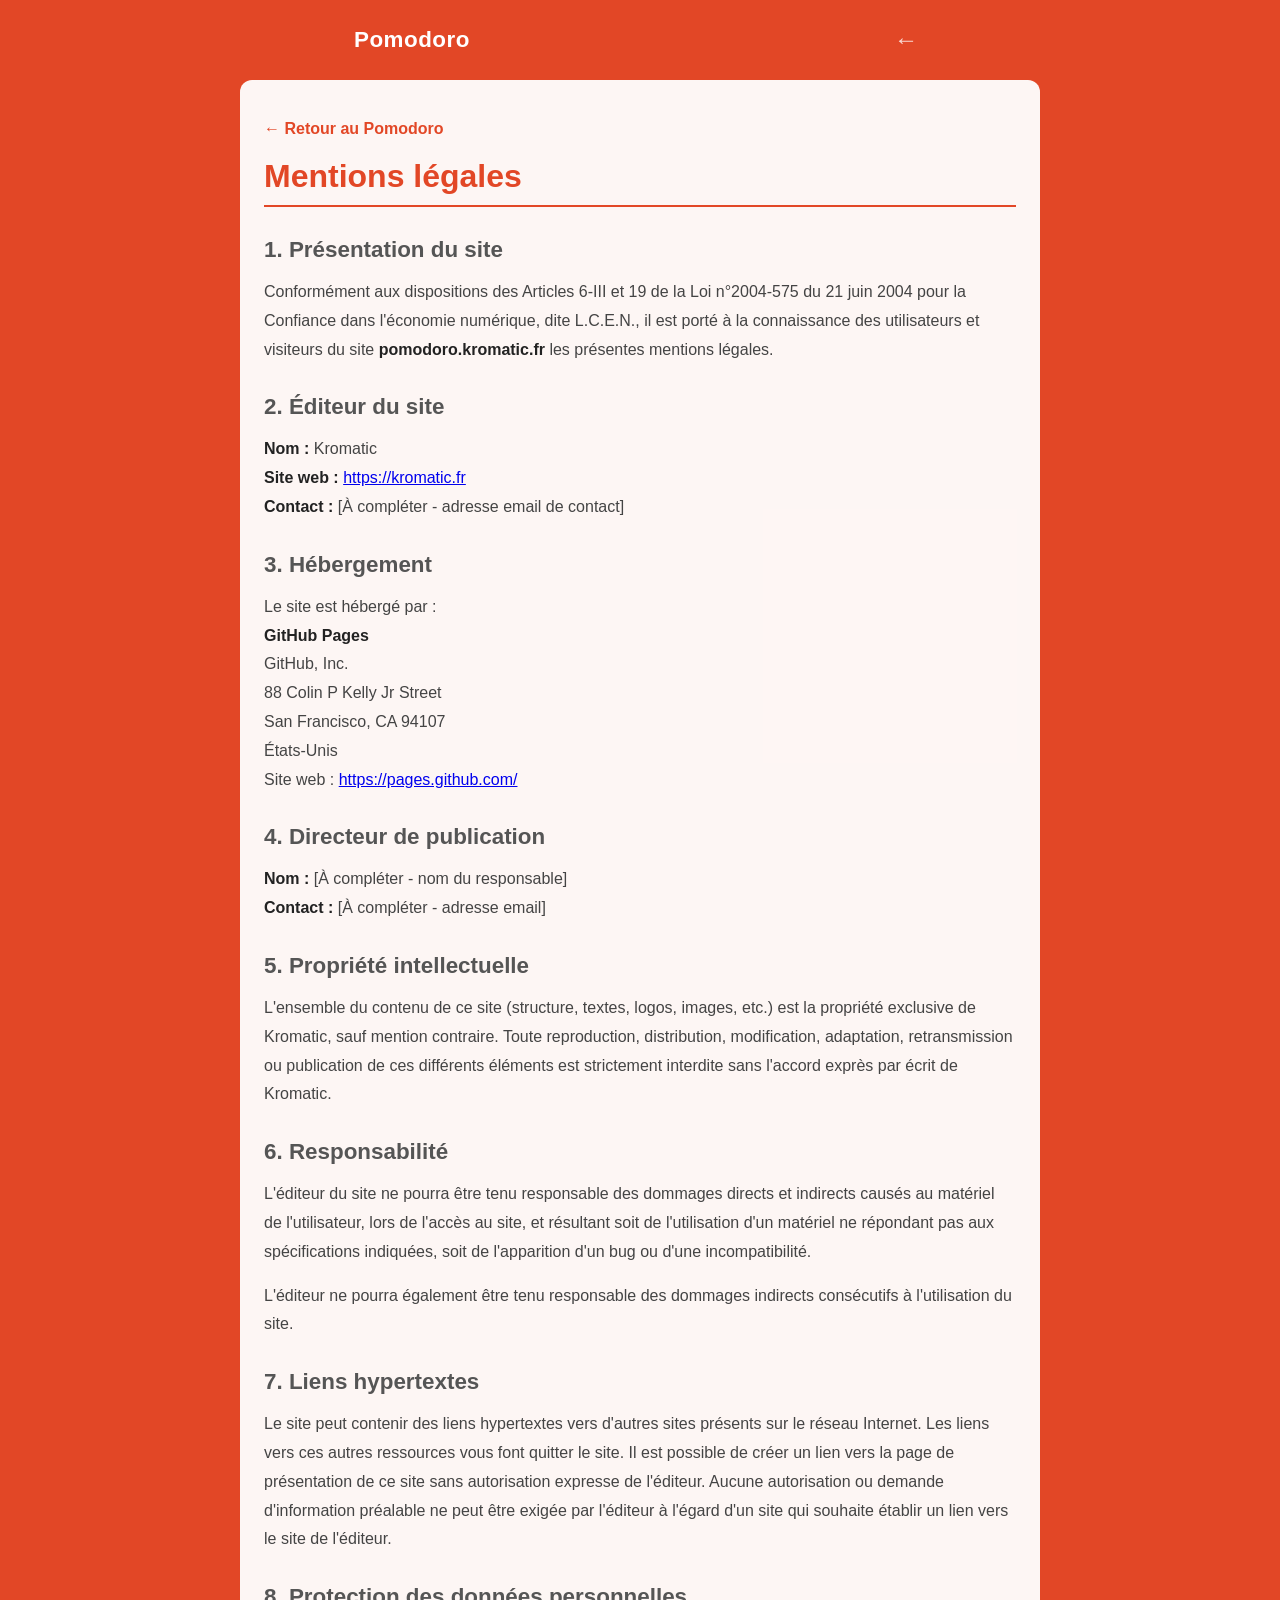
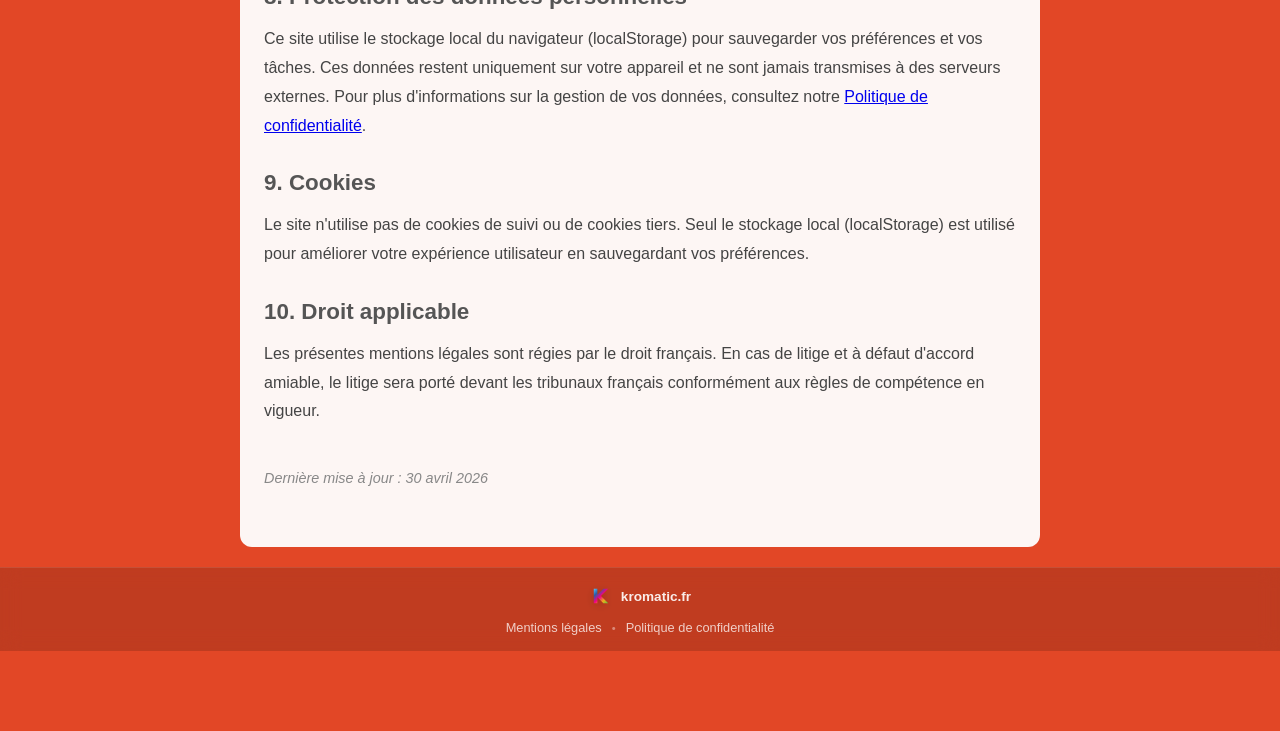
==== mentions-legales.html @ 5d45ee92 "Add sticky footer with kromatic.fr link, K logo, and legal pages Agent-Logs-Url: https://github.com/" ====
<!DOCTYPE html>
<html lang="fr">
<head>
  <meta charset="UTF-8" />
  <meta name="viewport" content="width=device-width, initial-scale=1.0" />
  <title>Mentions légales - Pomodoro</title>
  <link rel="stylesheet" href="style.css" />
  <style>
    body {
      background-color: var(--color-pomodoro);
      padding-bottom: 80px;
    }
    
    .legal-page {
      max-width: 800px;
      margin: 0 auto;
      padding: 40px 24px;
      background: rgba(255, 255, 255, 0.95);
      border-radius: 12px;
      margin-top: 20px;
      margin-bottom: 20px;
      color: #333;
    }
    
    .legal-page h1 {
      font-size: 2rem;
      margin-bottom: 30px;
      color: var(--color-pomodoro);
      border-bottom: 2px solid var(--color-pomodoro);
      padding-bottom: 10px;
    }
    
    .legal-page h2 {
      font-size: 1.4rem;
      margin-top: 30px;
      margin-bottom: 15px;
      color: #555;
    }
    
    .legal-page h3 {
      font-size: 1.1rem;
      margin-top: 20px;
      margin-bottom: 10px;
      color: #666;
    }
    
    .legal-page p {
      line-height: 1.8;
      margin-bottom: 15px;
      color: #444;
    }
    
    .legal-page strong {
      color: #222;
    }
    
    .back-link {
      display: inline-block;
      margin-bottom: 20px;
      color: var(--color-pomodoro);
      text-decoration: none;
      font-weight: 600;
      transition: opacity 0.3s ease;
    }
    
    .back-link:hover {
      opacity: 0.7;
    }
  </style>
</head>
<body class="mode-pomodoro">
  <header class="header">
    <div class="logo">Pomodoro</div>
    <a href="index.html" class="btn-settings" style="text-decoration: none;" aria-label="Retour" title="Retour">←</a>
  </header>

  <main class="legal-page">
    <a href="index.html" class="back-link">← Retour au Pomodoro</a>
    
    <h1>Mentions légales</h1>
    
    <h2>1. Présentation du site</h2>
    <p>
      Conformément aux dispositions des Articles 6-III et 19 de la Loi n°2004-575 du 21 juin 2004 pour la Confiance dans l'économie numérique, dite L.C.E.N., il est porté à la connaissance des utilisateurs et visiteurs du site <strong>pomodoro.kromatic.fr</strong> les présentes mentions légales.
    </p>
    
    <h2>2. Éditeur du site</h2>
    <p>
      <strong>Nom :</strong> Kromatic<br />
      <strong>Site web :</strong> <a href="https://kromatic.fr" target="_blank" rel="noopener noreferrer">https://kromatic.fr</a><br />
      <strong>Contact :</strong> [À compléter - adresse email de contact]
    </p>
    
    <h2>3. Hébergement</h2>
    <p>
      Le site est hébergé par :<br />
      <strong>GitHub Pages</strong><br />
      GitHub, Inc.<br />
      88 Colin P Kelly Jr Street<br />
      San Francisco, CA 94107<br />
      États-Unis<br />
      Site web : <a href="https://pages.github.com/" target="_blank" rel="noopener noreferrer">https://pages.github.com/</a>
    </p>
    
    <h2>4. Directeur de publication</h2>
    <p>
      <strong>Nom :</strong> [À compléter - nom du responsable]<br />
      <strong>Contact :</strong> [À compléter - adresse email]
    </p>
    
    <h2>5. Propriété intellectuelle</h2>
    <p>
      L'ensemble du contenu de ce site (structure, textes, logos, images, etc.) est la propriété exclusive de Kromatic, sauf mention contraire. Toute reproduction, distribution, modification, adaptation, retransmission ou publication de ces différents éléments est strictement interdite sans l'accord exprès par écrit de Kromatic.
    </p>
    
    <h2>6. Responsabilité</h2>
    <p>
      L'éditeur du site ne pourra être tenu responsable des dommages directs et indirects causés au matériel de l'utilisateur, lors de l'accès au site, et résultant soit de l'utilisation d'un matériel ne répondant pas aux spécifications indiquées, soit de l'apparition d'un bug ou d'une incompatibilité.
    </p>
    <p>
      L'éditeur ne pourra également être tenu responsable des dommages indirects consécutifs à l'utilisation du site.
    </p>
    
    <h2>7. Liens hypertextes</h2>
    <p>
      Le site peut contenir des liens hypertextes vers d'autres sites présents sur le réseau Internet. Les liens vers ces autres ressources vous font quitter le site. Il est possible de créer un lien vers la page de présentation de ce site sans autorisation expresse de l'éditeur. Aucune autorisation ou demande d'information préalable ne peut être exigée par l'éditeur à l'égard d'un site qui souhaite établir un lien vers le site de l'éditeur.
    </p>
    
    <h2>8. Protection des données personnelles</h2>
    <p>
      Ce site utilise le stockage local du navigateur (localStorage) pour sauvegarder vos préférences et vos tâches. Ces données restent uniquement sur votre appareil et ne sont jamais transmises à des serveurs externes. Pour plus d'informations sur la gestion de vos données, consultez notre <a href="politique-confidentialite.html">Politique de confidentialité</a>.
    </p>
    
    <h2>9. Cookies</h2>
    <p>
      Le site n'utilise pas de cookies de suivi ou de cookies tiers. Seul le stockage local (localStorage) est utilisé pour améliorer votre expérience utilisateur en sauvegardant vos préférences.
    </p>
    
    <h2>10. Droit applicable</h2>
    <p>
      Les présentes mentions légales sont régies par le droit français. En cas de litige et à défaut d'accord amiable, le litige sera porté devant les tribunaux français conformément aux règles de compétence en vigueur.
    </p>
    
    <p style="margin-top: 40px; font-size: 0.9rem; color: #888;">
      <em>Dernière mise à jour : 30 avril 2026</em>
    </p>
  </main>

  <!-- Footer -->
  <footer class="footer">
    <div class="footer-content">
      <a href="https://kromatic.fr" target="_blank" rel="noopener noreferrer" class="footer-logo-link">
        <img src="k-logo.svg" alt="Kromatic" class="footer-logo" />
        <span>kromatic.fr</span>
      </a>
      <div class="footer-links">
        <a href="mentions-legales.html">Mentions légales</a>
        <span class="footer-separator">•</span>
        <a href="politique-confidentialite.html">Politique de confidentialité</a>
      </div>
    </div>
  </footer>
</body>
</html>
---- style.css ----
/* ── Reset & base ─────────────────────────────────────────────────── */
*, *::before, *::after {
  box-sizing: border-box;
  margin: 0;
  padding: 0;
}

:root {
  --color-pomodoro: #e24726;
  --color-short:    #30823e;
  --color-long:     #295ea7;
  --color-bg:       #f1aa1a;
  --color-card:     rgba(255,255,255,.15);
  --color-text:     #fff;
  --radius:         8px;
  --transition:     .35s ease;

  /* Kromatic colors */
  --color-cyan:       #55c4f9;
  --color-blue:       #295ea7;
  --color-pink:       #f20085;
  --color-purple:     #9a115d;
  --color-red:        #e24726;
  --color-yellow:     #f1aa1a;
  --color-green:      #56c740;
  --color-dark-green: #30823e;

}

html {
  font-family: 'Segoe UI', Arial, sans-serif;
  font-size: 16px;
}

body {
  min-height: 100vh;
  background-color: var(--color-bg);
  color: var(--color-text);
  transition: background-color var(--transition);
  display: flex;
  flex-direction: column;
  align-items: center;
}

/* ── Mode colours ─────────────────────────────────────────────────── */
body.mode-pomodoro { --color-bg: var(--color-pomodoro); }
body.mode-short    { --color-bg: var(--color-short); }
body.mode-long     { --color-bg: var(--color-long); }

/* ── Header ───────────────────────────────────────────────────────── */
.header {
  width: 100%;
  max-width: 620px;
  padding: 20px 24px 0;
  display: flex;
  align-items: center;
  justify-content: space-between;
}

.logo {
  font-size: 1.4rem;
  font-weight: 700;
  letter-spacing: .5px;
}

.btn-settings {
  background: transparent;
  border: none;
  color: rgba(255,255,255,.8);
  font-size: 1.5rem;
  cursor: pointer;
  padding: 8px;
  border-radius: 50%;
  line-height: 1;
  transition: background var(--transition), color var(--transition), transform 0.3s ease;
}

.btn-settings:hover {
  background: rgba(255,255,255,.2);
  color: #fff;
  transform: rotate(45deg);
}

/* ── Main container ───────────────────────────────────────────────── */
.container {
  width: 100%;
  max-width: 620px;
  padding: 24px 16px 40px;
  display: flex;
  flex-direction: column;
  gap: 20px;
}

/* ── Timer card ───────────────────────────────────────────────────── */
.timer-card {
  background: var(--color-card);
  border-radius: var(--radius);
  padding: 28px 20px 36px;
  display: flex;
  flex-direction: column;
  align-items: center;
  gap: 24px;
}

/* ── Mode tabs ────────────────────────────────────────────────────── */
.mode-tabs {
  display: flex;
  gap: 4px;
}

.tab {
  background: transparent;
  border: none;
  color: rgba(255,255,255,.75);
  font-size: .9rem;
  font-weight: 600;
  padding: 6px 14px;
  border-radius: var(--radius);
  cursor: pointer;
  transition: background var(--transition), color var(--transition);
}

.tab:hover,
.tab.active {
  background: rgba(255,255,255,.25);
  color: #fff;
}

/* ── Timer display ────────────────────────────────────────────────── */
.timer-display {
  font-size: 7rem;
  font-weight: 700;
  line-height: 1;
  letter-spacing: -2px;
  user-select: none;
}

@media (max-width: 480px) {
  .timer-display { font-size: 5.5rem; }
}

/* ── Controls ─────────────────────────────────────────────────────── */
.controls {
  display: flex;
  align-items: center;
  gap: 16px;
}

.btn-start {
  background: #fff;
  color: var(--color-bg);
  border: none;
  border-radius: var(--radius);
  font-size: 1.2rem;
  font-weight: 700;
  padding: 16px 56px;
  letter-spacing: 3px;
  cursor: pointer;
  box-shadow: 0 6px 0 rgba(0,0,0,.2);
  transition: transform .1s, box-shadow .1s, color var(--transition);
}

.btn-start:active {
  transform: translateY(3px);
  box-shadow: 0 3px 0 rgba(0,0,0,.2);
}

.btn-reset {
  background: transparent;
  border: none;
  color: rgba(255,255,255,.8);
  font-size: 1.6rem;
  cursor: pointer;
  padding: 8px;
  border-radius: 50%;
  line-height: 1;
  transition: background var(--transition), color var(--transition);
}

.btn-reset:hover {
  background: rgba(255,255,255,.2);
  color: #fff;
}

/* ── Session info ─────────────────────────────────────────────────── */
.session-info {
  text-align: center;
  font-size: .9rem;
  opacity: .85;
  border-top: 1px solid rgba(255,255,255,.3);
  padding-top: 14px;
}

.session-count {
  font-weight: 700;
  margin-left: 6px;
}

/* ── Tasks section ────────────────────────────────────────────────── */
.tasks-section {
  background: rgba(0,0,0,.1);
  border-radius: var(--radius);
  padding: 20px;
  display: flex;
  flex-direction: column;
  gap: 12px;
}

.tasks-title {
  font-size: 1rem;
  font-weight: 700;
  opacity: .85;
  text-transform: uppercase;
  letter-spacing: 1px;
  border-bottom: 1px solid rgba(255,255,255,.25);
  padding-bottom: 8px;
}

/* ── Task list ────────────────────────────────────────────────────── */
.task-list {
  list-style: none;
  display: flex;
  flex-direction: column;
  gap: 8px;
}

.task-item {
  display: flex;
  align-items: center;
  gap: 10px;
  background: rgba(255,255,255,.15);
  border-radius: var(--radius);
  padding: 10px 12px;
  font-size: .95rem;
  animation: slideIn .2s ease;
}

@keyframes slideIn {
  from { opacity: 0; transform: translateY(-6px); }
  to   { opacity: 1; transform: translateY(0); }
}

.task-item.done .task-text {
  text-decoration: line-through;
  opacity: .55;
}

.task-checkbox {
  width: 18px;
  height: 18px;
  flex-shrink: 0;
  accent-color: #fff;
  cursor: pointer;
}

.task-text {
  flex: 1;
  word-break: break-word;
}

.task-delete {
  background: transparent;
  border: none;
  color: rgba(255,255,255,.6);
  font-size: 1.1rem;
  cursor: pointer;
  padding: 2px 6px;
  border-radius: 4px;
  line-height: 1;
  flex-shrink: 0;
  transition: background .2s, color .2s;
}

.task-delete:hover {
  background: rgba(255,255,255,.2);
  color: #fff;
}

/* ── Task form ────────────────────────────────────────────────────── */
.task-form {
  display: flex;
  gap: 8px;
}

.task-input {
  flex: 1;
  background: rgba(255,255,255,.2);
  border: none;
  border-radius: var(--radius);
  color: #fff;
  font-size: .95rem;
  padding: 10px 14px;
  outline: none;
  transition: background .2s;
}

.task-input::placeholder { color: rgba(255,255,255,.6); }

.task-input:focus { background: rgba(255,255,255,.3); }

.btn-add-task {
  background: rgba(255,255,255,.25);
  border: none;
  border-radius: var(--radius);
  color: #fff;
  font-size: .9rem;
  font-weight: 600;
  padding: 10px 18px;
  cursor: pointer;
  white-space: nowrap;
  transition: background .2s;
}

.btn-add-task:hover { background: rgba(255,255,255,.35); }

/* ── Notification banner ──────────────────────────────────────────── */
.notification-banner {
  position: fixed;
  bottom: 24px;
  left: 50%;
  transform: translateX(-50%);
  background: rgba(0,0,0,.75);
  color: #fff;
  padding: 12px 28px;
  border-radius: 40px;
  font-size: .95rem;
  font-weight: 600;
  letter-spacing: .3px;
  backdrop-filter: blur(6px);
  animation: fadeUp .3s ease;
  z-index: 999;
}

.notification-banner[hidden] { display: none; }

@keyframes fadeUp {
  from { opacity: 0; transform: translateX(-50%) translateY(12px); }
  to   { opacity: 1; transform: translateX(-50%) translateY(0); }
}

/* ── Settings Modal ───────────────────────────────────────────────── */
.modal-overlay {
  position: fixed;
  top: 0;
  left: 0;
  width: 100%;
  height: 100%;
  background: rgba(0,0,0,.5);
  display: flex;
  align-items: center;
  justify-content: center;
  z-index: 1000;
  animation: fadeIn .3s ease;
  padding: 20px;
}

.modal-overlay[hidden] { display: none; }

@keyframes fadeIn {
  from { opacity: 0; }
  to   { opacity: 1; }
}

.modal-content {
  background: #fff;
  border-radius: 12px;
  width: 100%;
  max-width: 540px;
  max-height: 90vh;
  overflow-y: auto;
  box-shadow: 0 20px 60px rgba(0,0,0,.3);
  animation: slideDown .3s ease;
}

@keyframes slideDown {
  from { opacity: 0; transform: translateY(-20px); }
  to   { opacity: 1; transform: translateY(0); }
}

.modal-header {
  display: flex;
  align-items: center;
  justify-content: space-between;
  padding: 24px 28px;
  border-bottom: 2px solid #f0f0f0;
}

.modal-title {
  font-size: 1.3rem;
  font-weight: 700;
  letter-spacing: 2px;
  color: #555;
}

.btn-close-modal {
  background: transparent;
  border: none;
  color: #999;
  font-size: 1.8rem;
  cursor: pointer;
  padding: 4px;
  line-height: 1;
  transition: color .2s;
}

.btn-close-modal:hover {
  color: #333;
}

.modal-body {
  padding: 16px 28px 28px;
}

/* ── Settings sections ────────────────────────────────────────────── */
.settings-section {
  padding: 20px 0;
  border-bottom: 2px solid #f0f0f0;
}

.settings-section:last-child {
  border-bottom: none;
}

.section-title {
  font-size: .85rem;
  font-weight: 700;
  letter-spacing: 1.5px;
  color: #999;
  margin-bottom: 20px;
  display: flex;
  align-items: center;
  gap: 8px;
}

.section-icon {
  font-size: 1rem;
}

/* ── Setting rows ─────────────────────────────────────────────────── */
.setting-row {
  display: flex;
  align-items: center;
  justify-content: space-between;
  padding: 14px 0;
}

.setting-group {
  padding: 14px 0;
}

.setting-label {
  font-size: .95rem;
  font-weight: 500;
  color: #333;
  display: flex;
  align-items: center;
  gap: 6px;
}

.info-icon {
  font-size: .8rem;
  cursor: help;
  opacity: .5;
}

/* ── Time inputs ──────────────────────────────────────────────────── */
.time-inputs {
  display: flex;
  gap: 12px;
  margin-top: 12px;
}

.time-input-group {
  flex: 1;
  display: flex;
  flex-direction: column;
  gap: 6px;
}

.time-sublabel {
  font-size: .8rem;
  color: #666;
  font-weight: 500;
}

.time-input {
  width: 100%;
  background: #f0f0f0;
  border: 2px solid transparent;
  border-radius: 6px;
  padding: 10px;
  font-size: 1rem;
  font-weight: 600;
  text-align: center;
  color: #333;
  transition: background .2s, border .2s;
}

.time-input:focus {
  outline: none;
  background: #e8e8e8;
  border-color: var(--color-pomodoro);
}

/* ── Toggle switch ────────────────────────────────────────────────── */
.toggle-switch {
  position: relative;
  display: inline-block;
  width: 52px;
  height: 28px;
  cursor: pointer;
}

.toggle-switch input {
  opacity: 0;
  width: 0;
  height: 0;
}

.toggle-slider {
  position: absolute;
  top: 0;
  left: 0;
  right: 0;
  bottom: 0;
  background-color: #ccc;
  border-radius: 28px;
  transition: .3s;
}

.toggle-slider:before {
  position: absolute;
  content: "";
  height: 22px;
  width: 22px;
  left: 3px;
  bottom: 3px;
  background-color: white;
  border-radius: 50%;
  transition: .3s;
}

.toggle-switch input:checked + .toggle-slider {
  background-color: #56c740;
}

.toggle-switch input:checked + .toggle-slider:before {
  transform: translateX(24px);
}

/* ── Interval input ───────────────────────────────────────────────── */
.interval-input {
  width: 70px;
  background: #f0f0f0;
  border: 2px solid transparent;
  border-radius: 6px;
  padding: 8px 12px;
  font-size: 1rem;
  font-weight: 600;
  text-align: center;
  color: #333;
  transition: background .2s, border .2s;
}

.interval-input:focus {
  outline: none;
  background: #e8e8e8;
  border-color: var(--color-pomodoro);
}

/* ── Sound select ─────────────────────────────────────────────────── */
.sound-select {
  background: #f0f0f0;
  border: 2px solid transparent;
  border-radius: 6px;
  padding: 8px 12px;
  font-size: .95rem;
  color: #333;
  cursor: pointer;
  min-width: 150px;
  transition: background .2s, border .2s;
}

.sound-select:focus {
  outline: none;
  background: #e8e8e8;
  border-color: var(--color-pomodoro);
}

/* ── Volume control ───────────────────────────────────────────────── */
.volume-control {
  display: flex;
  align-items: center;
  gap: 12px;
  margin-top: 10px;
}

.volume-value {
  font-size: .9rem;
  font-weight: 600;
  color: #666;
  min-width: 30px;
}

.volume-slider {
  flex: 1;
  -webkit-appearance: none;
  appearance: none;
  height: 6px;
  background: #ddd;
  border-radius: 3px;
  outline: none;
}

.volume-slider::-webkit-slider-thumb {
  -webkit-appearance: none;
  appearance: none;
  width: 20px;
  height: 20px;
  background: #fff;
  border: 2px solid #999;
  border-radius: 50%;
  cursor: pointer;
  transition: background .2s, border .2s;
}

.volume-slider::-moz-range-thumb {
  width: 20px;
  height: 20px;
  background: #fff;
  border: 2px solid #999;
  border-radius: 50%;
  cursor: pointer;
  transition: background .2s, border .2s;
}

.volume-slider::-webkit-slider-thumb:hover {
  background: #f5f5f5;
  border-color: #666;
}

.volume-slider::-moz-range-thumb:hover {
  background: #f5f5f5;
  border-color: #666;
}

/* ── Responsive adjustments ───────────────────────────────────────── */
@media (max-width: 480px) {
  .modal-content {
    max-width: 100%;
    border-radius: 12px 12px 0 0;
    max-height: 95vh;
  }
  
  .modal-header,
  .modal-body {
    padding-left: 20px;
    padding-right: 20px;
  }
  
  .time-inputs {
    flex-direction: column;
    gap: 10px;
  }
  
  .setting-row {
    flex-wrap: wrap;
    gap: 10px;
  }
}

/* ── Footer ───────────────────────────────────────────────────────── */
.footer {
  width: 100%;
  background: rgba(0, 0, 0, 0.15);
  backdrop-filter: blur(10px);
  padding: 16px 24px;
  margin-top: auto;
  border-top: 1px solid rgba(255, 255, 255, 0.1);
}

.footer-content {
  max-width: 620px;
  margin: 0 auto;
  display: flex;
  flex-direction: column;
  align-items: center;
  gap: 12px;
  font-size: 0.85rem;
}

.footer-logo-link {
  display: flex;
  align-items: center;
  gap: 8px;
  color: rgba(255, 255, 255, 0.9);
  text-decoration: none;
  font-weight: 600;
  transition: opacity 0.3s ease, transform 0.3s ease;
}

.footer-logo-link:hover {
  opacity: 0.8;
  transform: translateY(-2px);
}

.footer-logo {
  width: 24px;
  height: 24px;
  filter: drop-shadow(0 2px 4px rgba(0, 0, 0, 0.2));
}

.footer-links {
  display: flex;
  align-items: center;
  gap: 10px;
  flex-wrap: wrap;
  justify-content: center;
}

.footer-links a {
  color: rgba(255, 255, 255, 0.75);
  text-decoration: none;
  transition: color 0.3s ease;
  font-size: 0.8rem;
}

.footer-links a:hover {
  color: rgba(255, 255, 255, 1);
  text-decoration: underline;
}

.footer-separator {
  color: rgba(255, 255, 255, 0.4);
  font-size: 0.7rem;
}

@media (max-width: 480px) {
  .footer {
    padding: 14px 16px;
  }
  
  .footer-content {
    font-size: 0.8rem;
  }
  
  .footer-logo {
    width: 20px;
    height: 20px;
  }
  
  .footer-links {
    font-size: 0.75rem;
  }
}
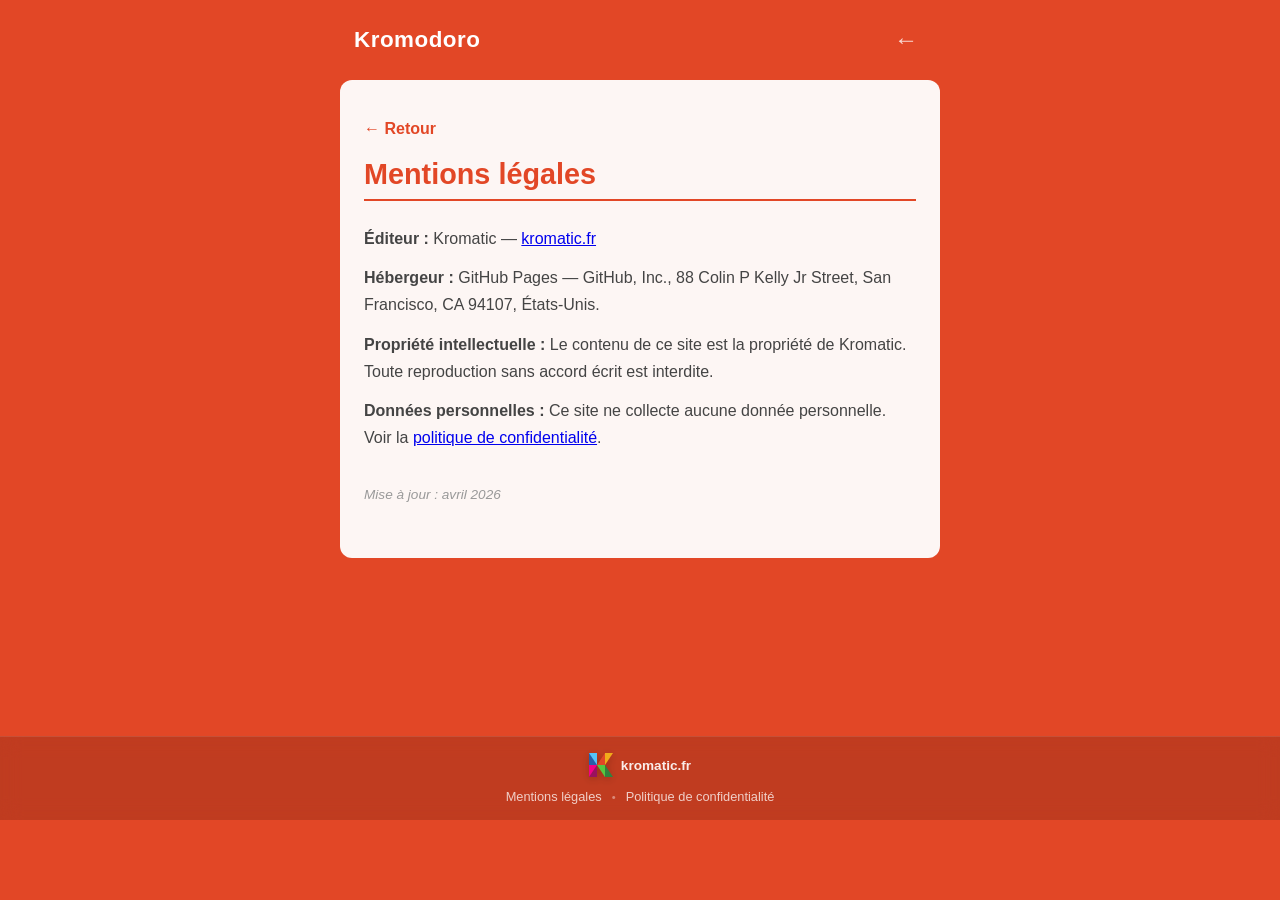
==== commit 545cb604: "Shorter is better" ====
--- a/mentions-legales.html
+++ b/mentions-legales.html
@@ -3,150 +3,58 @@
 <head>
   <meta charset="UTF-8" />
   <meta name="viewport" content="width=device-width, initial-scale=1.0" />
-  <title>Mentions légales - Pomodoro</title>
+  <title>Mentions légales - Kromodoro</title>
   <link rel="stylesheet" href="style.css" />
   <style>
-    body {
-      background-color: var(--color-pomodoro);
-      padding-bottom: 80px;
-    }
-    
+    body { background-color: var(--color-pomodoro); padding-bottom: 80px; }
     .legal-page {
-      max-width: 800px;
-      margin: 0 auto;
+      max-width: 600px;
+      margin: 20px auto;
       padding: 40px 24px;
-      background: rgba(255, 255, 255, 0.95);
+      background: rgba(255,255,255,0.95);
       border-radius: 12px;
-      margin-top: 20px;
-      margin-bottom: 20px;
       color: #333;
     }
-    
     .legal-page h1 {
-      font-size: 2rem;
-      margin-bottom: 30px;
+      font-size: 1.8rem;
+      margin-bottom: 24px;
       color: var(--color-pomodoro);
       border-bottom: 2px solid var(--color-pomodoro);
-      padding-bottom: 10px;
+      padding-bottom: 8px;
     }
-    
-    .legal-page h2 {
-      font-size: 1.4rem;
-      margin-top: 30px;
-      margin-bottom: 15px;
-      color: #555;
-    }
-    
-    .legal-page h3 {
-      font-size: 1.1rem;
-      margin-top: 20px;
-      margin-bottom: 10px;
-      color: #666;
-    }
-    
-    .legal-page p {
-      line-height: 1.8;
-      margin-bottom: 15px;
-      color: #444;
-    }
-    
-    .legal-page strong {
-      color: #222;
-    }
-    
+    .legal-page p { line-height: 1.7; margin-bottom: 12px; color: #444; }
     .back-link {
       display: inline-block;
       margin-bottom: 20px;
       color: var(--color-pomodoro);
       text-decoration: none;
       font-weight: 600;
-      transition: opacity 0.3s ease;
     }
-    
-    .back-link:hover {
-      opacity: 0.7;
-    }
+    .back-link:hover { opacity: 0.7; }
   </style>
 </head>
 <body class="mode-pomodoro">
   <header class="header">
-    <div class="logo">Pomodoro</div>
+    <div class="logo">Kromodoro</div>
     <a href="index.html" class="btn-settings" style="text-decoration: none;" aria-label="Retour" title="Retour">←</a>
   </header>
 
   <main class="legal-page">
-    <a href="index.html" class="back-link">← Retour au Pomodoro</a>
-    
+    <a href="index.html" class="back-link">← Retour</a>
+
     <h1>Mentions légales</h1>
-    
-    <h2>1. Présentation du site</h2>
-    <p>
-      Conformément aux dispositions des Articles 6-III et 19 de la Loi n°2004-575 du 21 juin 2004 pour la Confiance dans l'économie numérique, dite L.C.E.N., il est porté à la connaissance des utilisateurs et visiteurs du site <strong>pomodoro.kromatic.fr</strong> les présentes mentions légales.
-    </p>
-    
-    <h2>2. Éditeur du site</h2>
-    <p>
-      <strong>Nom :</strong> Kromatic<br />
-      <strong>Site web :</strong> <a href="https://kromatic.fr" target="_blank" rel="noopener noreferrer">https://kromatic.fr</a><br />
-      <strong>Contact :</strong> [À compléter - adresse email de contact]
-    </p>
-    
-    <h2>3. Hébergement</h2>
-    <p>
-      Le site est hébergé par :<br />
-      <strong>GitHub Pages</strong><br />
-      GitHub, Inc.<br />
-      88 Colin P Kelly Jr Street<br />
-      San Francisco, CA 94107<br />
-      États-Unis<br />
-      Site web : <a href="https://pages.github.com/" target="_blank" rel="noopener noreferrer">https://pages.github.com/</a>
-    </p>
-    
-    <h2>4. Directeur de publication</h2>
-    <p>
-      <strong>Nom :</strong> [À compléter - nom du responsable]<br />
-      <strong>Contact :</strong> [À compléter - adresse email]
-    </p>
-    
-    <h2>5. Propriété intellectuelle</h2>
-    <p>
-      L'ensemble du contenu de ce site (structure, textes, logos, images, etc.) est la propriété exclusive de Kromatic, sauf mention contraire. Toute reproduction, distribution, modification, adaptation, retransmission ou publication de ces différents éléments est strictement interdite sans l'accord exprès par écrit de Kromatic.
-    </p>
-    
-    <h2>6. Responsabilité</h2>
-    <p>
-      L'éditeur du site ne pourra être tenu responsable des dommages directs et indirects causés au matériel de l'utilisateur, lors de l'accès au site, et résultant soit de l'utilisation d'un matériel ne répondant pas aux spécifications indiquées, soit de l'apparition d'un bug ou d'une incompatibilité.
-    </p>
-    <p>
-      L'éditeur ne pourra également être tenu responsable des dommages indirects consécutifs à l'utilisation du site.
-    </p>
-    
-    <h2>7. Liens hypertextes</h2>
-    <p>
-      Le site peut contenir des liens hypertextes vers d'autres sites présents sur le réseau Internet. Les liens vers ces autres ressources vous font quitter le site. Il est possible de créer un lien vers la page de présentation de ce site sans autorisation expresse de l'éditeur. Aucune autorisation ou demande d'information préalable ne peut être exigée par l'éditeur à l'égard d'un site qui souhaite établir un lien vers le site de l'éditeur.
-    </p>
-    
-    <h2>8. Protection des données personnelles</h2>
-    <p>
-      Ce site utilise le stockage local du navigateur (localStorage) pour sauvegarder vos préférences et vos tâches. Ces données restent uniquement sur votre appareil et ne sont jamais transmises à des serveurs externes. Pour plus d'informations sur la gestion de vos données, consultez notre <a href="politique-confidentialite.html">Politique de confidentialité</a>.
-    </p>
-    
-    <h2>9. Cookies</h2>
-    <p>
-      Le site n'utilise pas de cookies de suivi ou de cookies tiers. Seul le stockage local (localStorage) est utilisé pour améliorer votre expérience utilisateur en sauvegardant vos préférences.
-    </p>
-    
-    <h2>10. Droit applicable</h2>
-    <p>
-      Les présentes mentions légales sont régies par le droit français. En cas de litige et à défaut d'accord amiable, le litige sera porté devant les tribunaux français conformément aux règles de compétence en vigueur.
-    </p>
-    
-    <p style="margin-top: 40px; font-size: 0.9rem; color: #888;">
-      <em>Dernière mise à jour : 30 avril 2026</em>
-    </p>
+
+    <p><strong>Éditeur :</strong> Kromatic — <a href="https://kromatic.fr" target="_blank" rel="noopener noreferrer">kromatic.fr</a></p>
+
+    <p><strong>Hébergeur :</strong> GitHub Pages — GitHub, Inc., 88 Colin P Kelly Jr Street, San Francisco, CA 94107, États-Unis.</p>
+
+    <p><strong>Propriété intellectuelle :</strong> Le contenu de ce site est la propriété de Kromatic. Toute reproduction sans accord écrit est interdite.</p>
+
+    <p><strong>Données personnelles :</strong> Ce site ne collecte aucune donnée personnelle. Voir la <a href="politique-confidentialite.html">politique de confidentialité</a>.</p>
+
+    <p style="margin-top: 32px; font-size: 0.85rem; color: #999;"><em>Mise à jour : avril 2026</em></p>
   </main>
 
-  <!-- Footer -->
   <footer class="footer">
     <div class="footer-content">
       <a href="https://kromatic.fr" target="_blank" rel="noopener noreferrer" class="footer-logo-link">
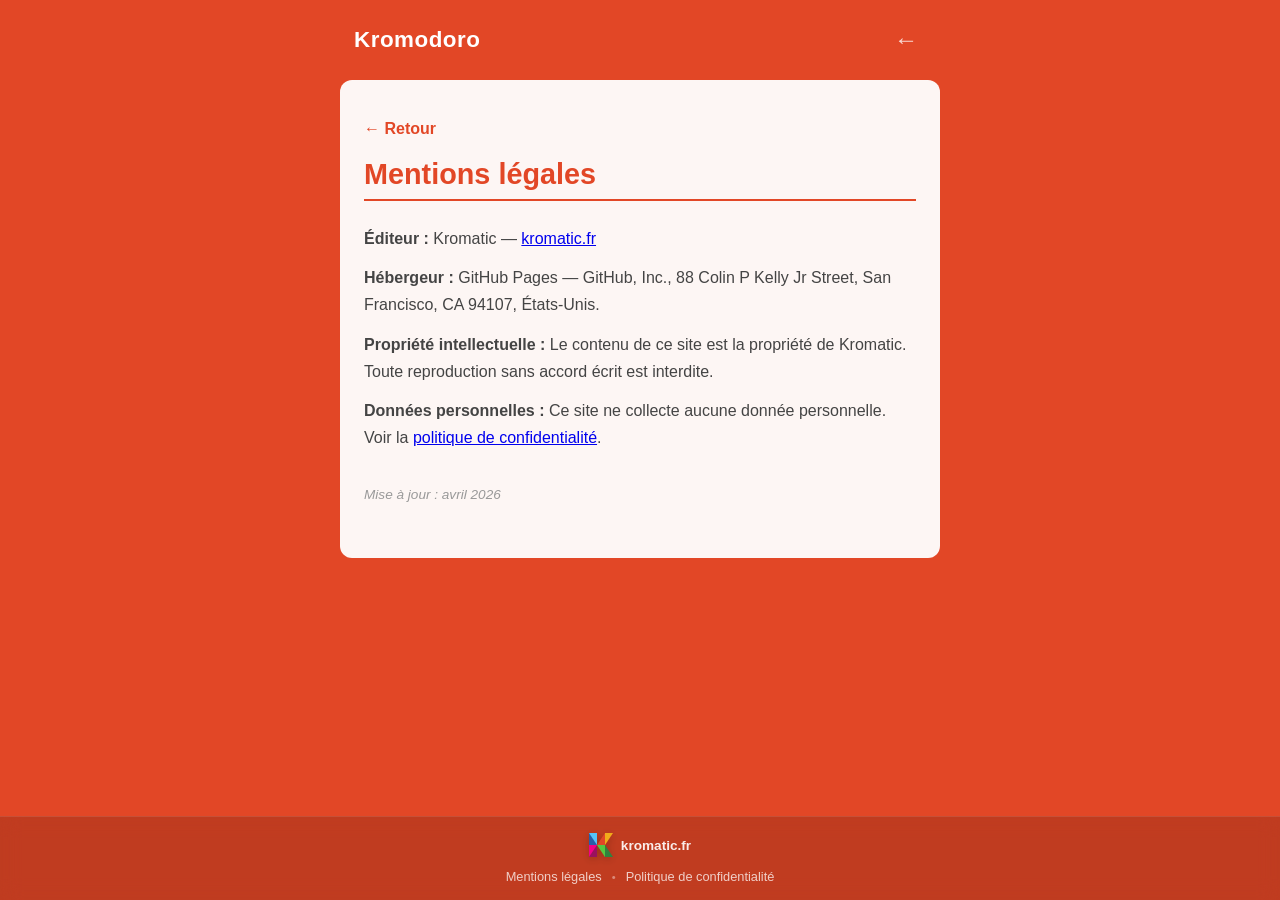
==== commit 044098cd: "Sticky footer" ====
--- a/mentions-legales.html
+++ b/mentions-legales.html
@@ -3,10 +3,10 @@
 <head>
   <meta charset="UTF-8" />
   <meta name="viewport" content="width=device-width, initial-scale=1.0" />
-  <title>Mentions légales - Kromodoro</title>
+  <title>Mentions légales - Pomodoro</title>
   <link rel="stylesheet" href="style.css" />
   <style>
-    body { background-color: var(--color-pomodoro); padding-bottom: 80px; }
+    body { background-color: var(--color-pomodoro); }
     .legal-page {
       max-width: 600px;
       margin: 20px auto;
